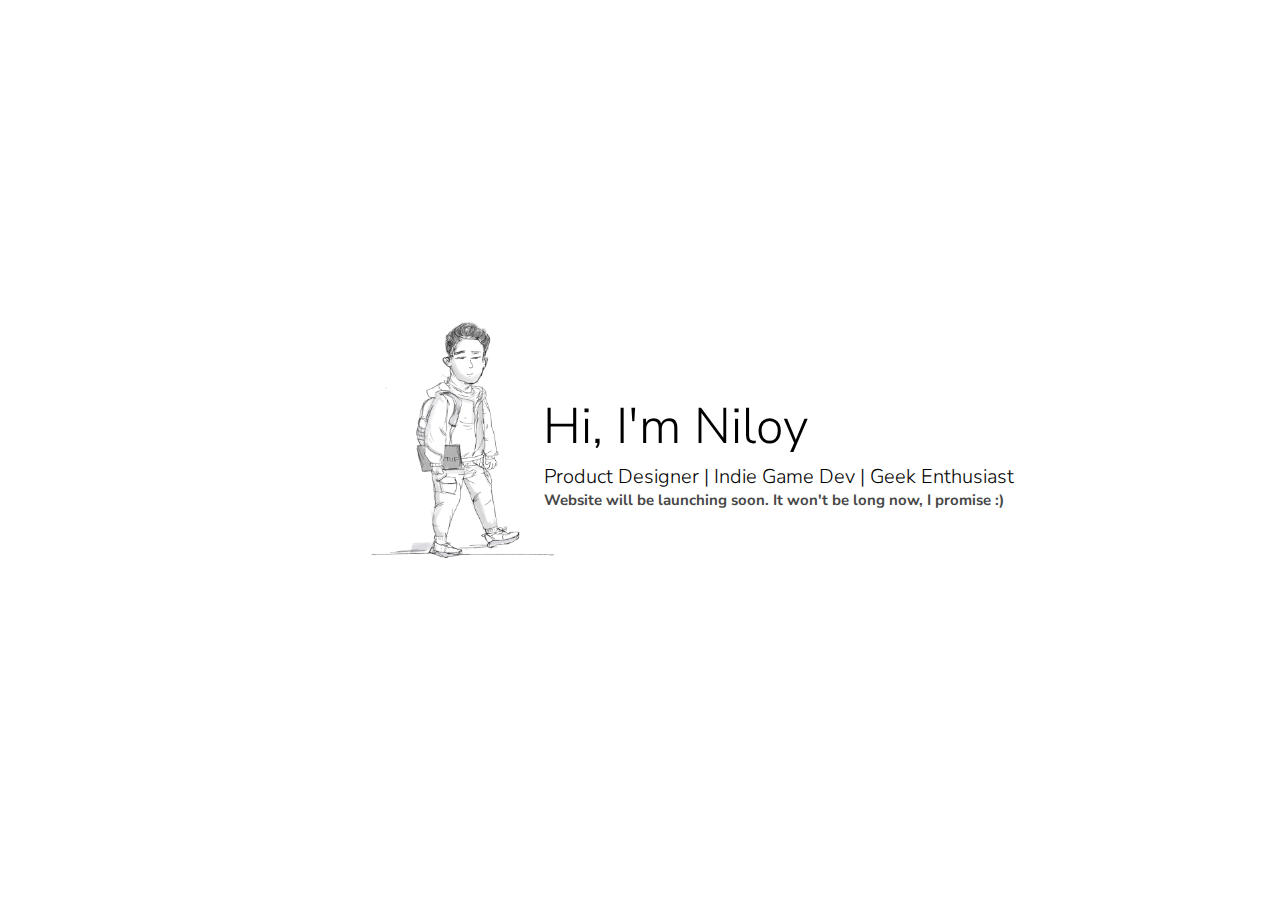
==== index.html @ 18cf1e4b "Add files via upload" ====
<!DOCTYPE html>
<html lang="en">

<head>
  <meta charset="UTF-8" />
  <meta name="viewport" content="width=device-width, initial-scale=1.0" />
  <link rel="stylesheet" href="style.css" />
  <link rel="apple-touch-icon" sizes="180x180" href="../images/apple-touch-icon.png">
  <link rel="icon" type="image/png" sizes="32x32" href="../images/favicon-32x32.png">
  <link rel="icon" type="image/png" sizes="16x16" href="../images/favicon-16x16.png">
</head>

<body>
  <div class="body">
    <div class="intro">
      <h1> 
        Hi, I'm Niloy
      </h1>
        <h3>
          Product Designer | Indie Game Dev | Geek Enthusiast
        </h3>
        <h2>
          Website will be launching soon. It won't be long now, I promise :)
        </h2>
        <a>
          <img class="pro" src="./img/pro.png" />
        </a>
    </div>

</body>

</html>
---- style.css ----
@import url('https://fonts.googleapis.com/css2?family=Inter:wght@400;500&family=MuseoModerno&family=Nunito+Sans:opsz,wght@6..12,700&display=swap');

*{
    margin: 0;
    padding: 0;
    box-sizing: border-box;
    font-family: 'Inter', sans-serif;

}

.body{
    width: 100%;
    min-height: 100vh;
    background-image: linear-gradient(rgb(255, 255, 255), rgb(255, 255, 255));
    position: relative;
    padding: 0 5%;
    display: flex;
    align-items: center;
    justify-content: center;
    overflow: hidden;

}

.intro{
    position:relative;
    top: 26%;
    right: -136px;
}
.intro h1{
    font-family: 'Nunito Sans';
    font-size: 50px;
    color: black;
    font-weight: 300;
    padding: 8px 1%;
    text-align:justify;
    margin-block: -6px;
}
.intro h2{
    font-family: 'Nunito Sans';
    font-size: 15px;
    color: rgb(71, 71, 71);
    font-weight: 150px;
    padding: 1px -50%;
    top: 90%;
    margin-left: 6px;
    

}
.intro h3{
    font-family: 'Nunito Sans';
    font-size: 20px;
    color: black;
    font-weight: 300;
    padding: -7px 1%;
    margin-top: -1%;
    margin-left: 6px;
}
.pro{
        width: 401px;
        position: absolute;
        top: -190px;
        left: -250px;
}
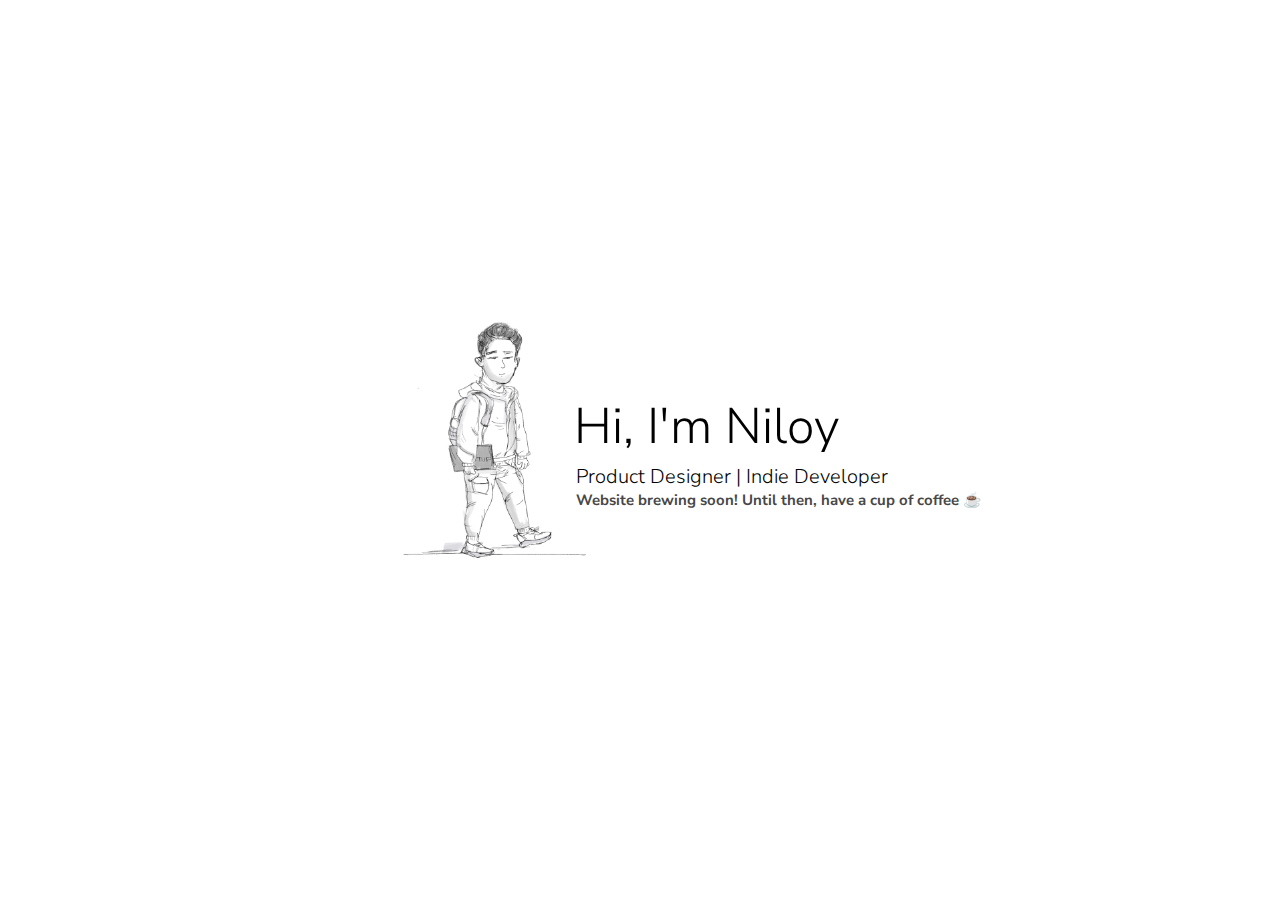
==== commit 00939d69: "Update index.html" ====
--- a/index.html
+++ b/index.html
@@ -17,10 +17,10 @@
         Hi, I'm Niloy
       </h1>
         <h3>
-          Product Designer | Indie Game Dev | Geek Enthusiast
+          Product Designer | Indie Developer
         </h3>
         <h2>
-          Website will be launching soon. It won't be long now, I promise :)
+         Website brewing soon! Until then, have a cup of coffee ☕️
         </h2>
         <a>
           <img class="pro" src="./img/pro.png" />
@@ -29,4 +29,4 @@
 
 </body>
 
-</html>+</html>
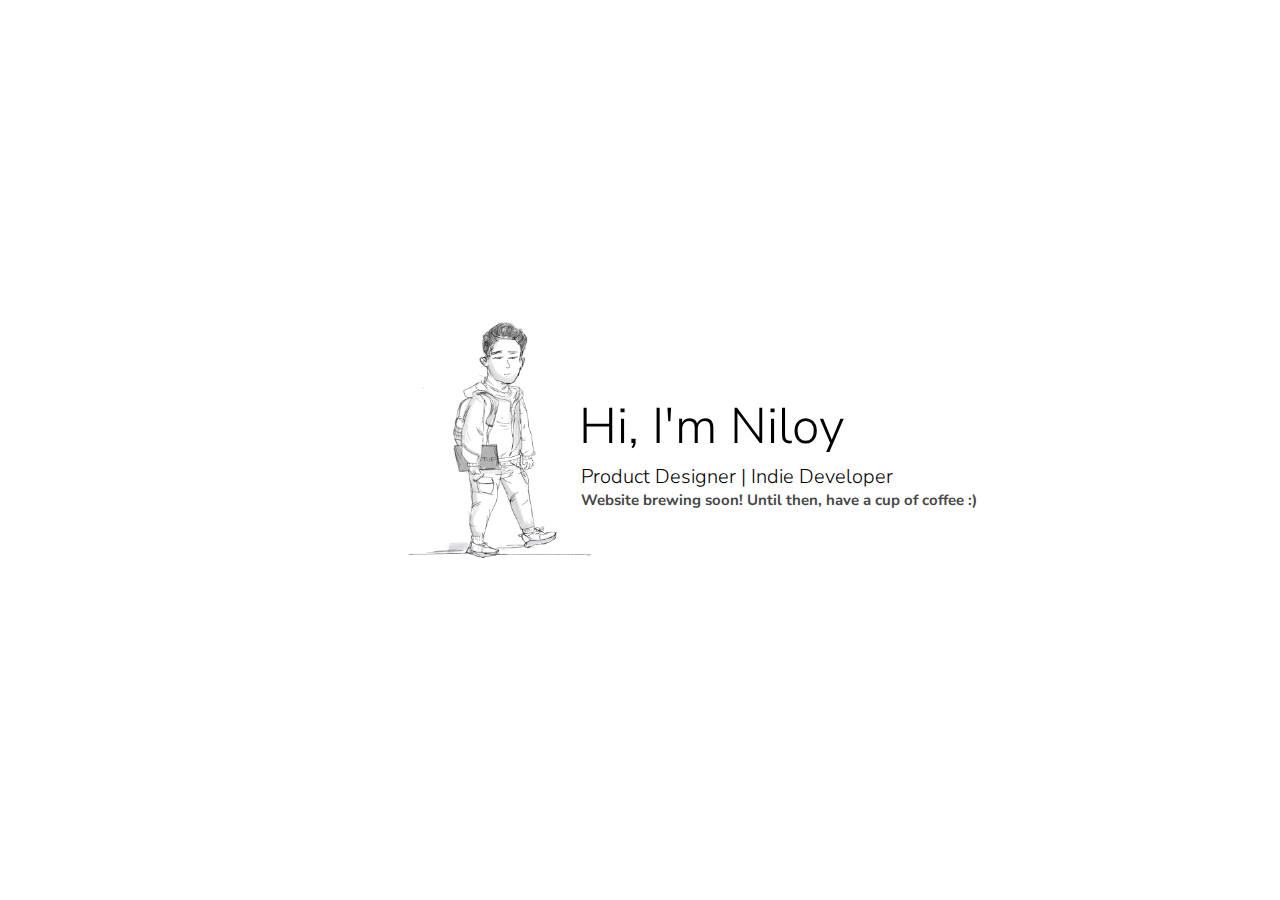
==== commit 2a3d5a5e: "Update index.html" ====
--- a/index.html
+++ b/index.html
@@ -20,7 +20,7 @@
           Product Designer | Indie Developer
         </h3>
         <h2>
-         Website brewing soon! Until then, have a cup of coffee ☕️
+         Website brewing soon! Until then, have a cup of coffee :)
         </h2>
         <a>
           <img class="pro" src="./img/pro.png" />
